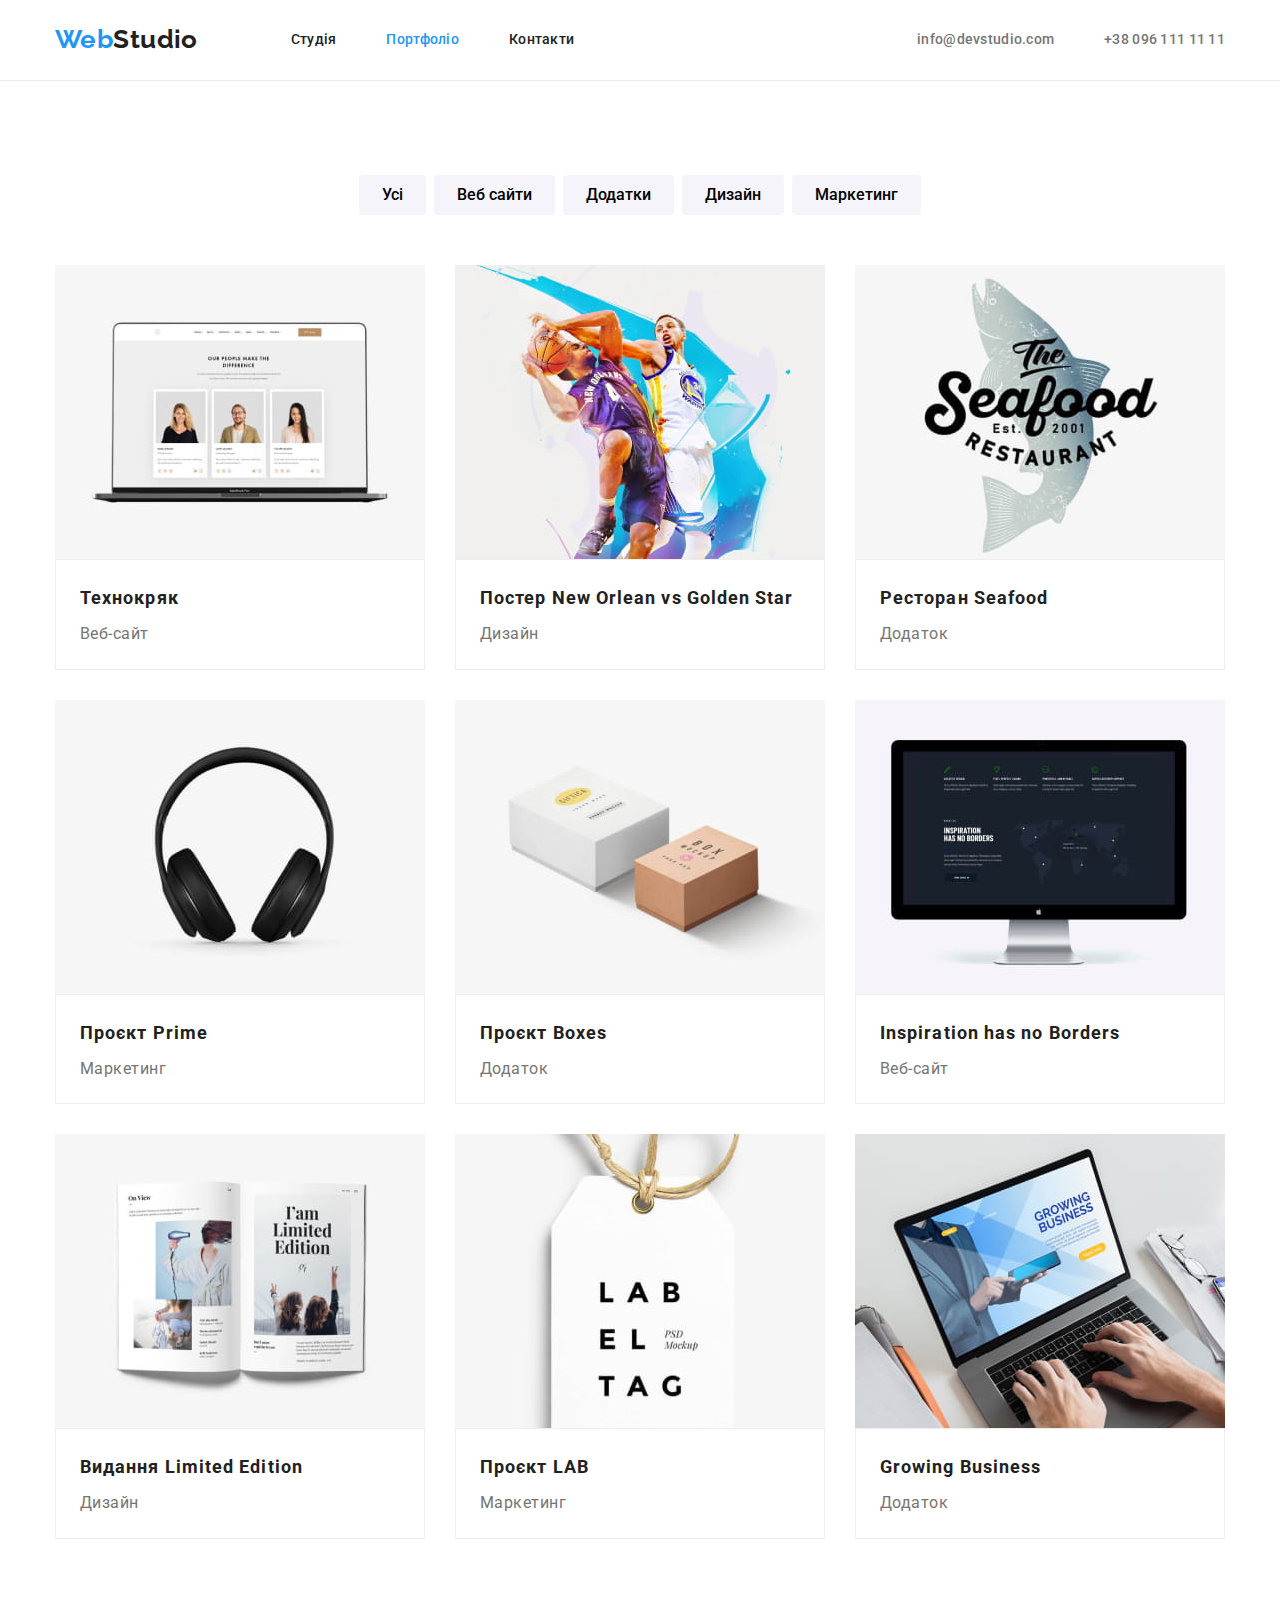
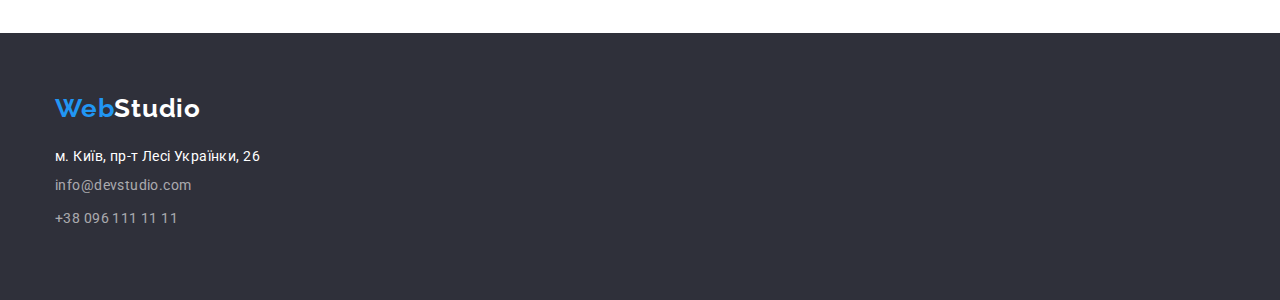
==== portfolio.html @ 75023410 "Initial commit" ====
<!DOCTYPE html>
<html lang="uk">
  <head>
    <meta charset="UTF-8" />
    <meta http-equiv="X-UA-Compatible" content="IE=edge" />
    <meta name="viewport" content="width=device-width, initial-scale=1.0" />
    <link rel="preconnect" href="https://fonts.googleapis.com" />
    <link rel="preconnect" href="https://fonts.gstatic.com" crossorigin />
    <link
      href="https://fonts.googleapis.com/css2?family=Raleway:wght@700&family=Roboto:wght@400;500;700;900&display=swap"
      rel="stylesheet"
    />
    <link
      rel="stylesheet"
      href="https://cdnjs.cloudflare.com/ajax/libs/modern-normalize/1.1.0/modern-normalize.min.css"
    />
    <link rel="stylesheet" href="styles/styles.css" />
    <title>Portfolio</title>
  </head>
  <body class="page">
    <header class="header">
      <div class="container">
        <div class="main-nav">
          <a href="" class="logo"> <span class="logo-part">Web</span>Studio</a>
          <nav class="nav">
            <ul class="list">
              <li><a class="list-item" href="./index.html">Студія</a></li>
              <li><a class="list-item current" href="">Портфоліо</a></li>
              <li><a class="list-item" href="">Контакти</a></li>
            </ul>
          </nav>
          <ul class="link-contacts">
            <li>
              <a class="link" href="mailto:info@devstudio.com"> info@devstudio.com</a>
            </li>
            <li><a class="link" href="tel:+380961111111"> +38 096 111 11 11</a></li>
          </ul>
        </div>
      </div>
    </header>
    <main>
      <section class="section">
        <div class="container">
        <ul class="btn-list">
          <li><button class="btn2" type="button">Усі</button></li>
          <li><button class="btn2" type="button">Веб сайти</button></li>
          <li><button class="btn2" type="button">Додатки</button></li>
          <li><button class="btn2" type="button">Дизайн</button></li>
          <li><button class="btn2" type="button">Маркетинг</button></li>
        </ul>
        <ul class="project-list">
          <li>
            <a class="project-item" href="">
              <img src="./image/cards/img01.jpg" alt="" width="370" height="294" />
              <div class="cards-item">
                <h2 class="project-name">Технокряк</h2>
                <p class="project-type">Веб-сайт</p>
              </div>
            </a>
          </li>
          <li>
            <a class="project-item" href="">
              <img src="./image/cards/img02.jpg" alt="" width="370" height="294" />
              <div class="cards-item">
                <h2 class="project-name">
                  Постер <span lang="en">New Orlean vs Golden Star</span>
                </h2>
                <p class="project-type">Дизайн</p>
              </div>
            </a>
          </li>
          <li>
            <a class="project-item" href="">
              <img src="./image/cards/img03.jpg" alt="" width="370" height="294" />
              <div class="cards-item">
                <h2 class="project-name">Ресторан <span lang="en">Seafood</span></h2>
                <p class="project-type">Додаток</p>
              </div>
            </a>
          </li>
          <li>
            <a class="project-item" href="">
              <img src="./image/cards/img04.jpg" alt="" width="370" height="294" />
              <div class="cards-item">
                <h2 class="project-name">Проєкт <span lang="en">Prime</span></h2>
                <p class="project-type">Маркетинг</p>
              </div>
            </a>
          </li>
          <li>
            <a class="project-item" href="">
              <img src="./image/cards/img05.jpg" alt="" width="370" height="294" />
              <div class="cards-item">
                <h2 class="project-name">Проєкт <span lang="en">Boxes</span></h2>
                <p class="project-type">Додаток</p>
              </div>
            </a>
          </li>
          <li>
            <a class="project-item" href="">
              <img src="./image/cards/img06.jpg" alt="" width="370" height="294" />
              <div class="cards-item">
                <h2 class="project-name"><span lang="en">Inspiration has no Borders</span></h2>
                <p class="project-type">Веб-сайт</p>
              </div>
            </a>
          </li>
          <li>
            <a class="project-item" href="">
              <img src="./image/cards/img07.jpg" alt="" width="370" height="294" />
              <div class="cards-item">
                <h2 class="project-name">Видання <span lang="en">Limited Edition</span></h2>
                <p class="project-type">Дизайн</p>
              </div>
            </a>
          </li>
          <li>
            <a class="project-item" href="">
              <img src="./image/cards/img08.jpg" alt="" width="370" height="294" />
              <div class="cards-item">
                <h2 class="project-name">Проєкт <span lang="en">LAB</span></h2>
                <p class="project-type">Маркетинг</p>
              </div>
            </a>
          </li>
          <li>
            <a class="project-item" href="">
              <img src="./image/cards/img09.jpg" alt="" width="370" height="294" />
              <div class="cards-item">
                <h2 class="project-name">Growing Business</h2>
                <p class="project-type">Додаток</p>
              </div>
            </a>
          </li>
        </ul>
      </div>
      </section>
    </main>
    <footer class="footer">
      <div class="container">
        <a href="" class="logo-footer">Web<span class="logo-part-footer">Studio</span></a>
        <address class="addres-box">
          <p class="color-adress">м. Київ, пр-т Лесі Українки, 26</p>
          <ul class="address-item">
            <li>
              <a class="adress-contact" href="mailto:info@devstudio.com"> info@devstudio.com</a>
            </li>
            <li><a class="adress-contact" href="tel:+380961111111">+38 096 111 11 11</a></li>
          </ul>
        </address>
      </div>
    </footer>
  </body>
</html>
---- styles/styles.css ----
:root {
  --primary-text-color: #212121;
  --secondary-text-color: #757575;
  --activity-color: #2196f3;
  --white-text-color: #ffffff;
  --primary-background-color: #ffffff;
  --secondary-background-color: #f5f4fa;
}

body {
  color: var(--primary-text-color);
  background-color: rgba(255, 255, 255, 1);
  font-family: 'Roboto', sans-serif;
  font-size: 14px;
  letter-spacing: 0.03em;
}


h1,
h2,
h3,
h4,
h5,
h6,
ul,
p {
  padding: 0;
  margin: 0;
}
img {
  display: block;
  max-width: 100%;
  height: auto;
}

.hite-title {
  visibility: hidden;
}
/* Хедер */
.header-container {
  display: flex;
}
.header{
  border-bottom: 1px solid #ECECEC;
  
}
/*Логотип*/
.logo {
  display: block;
  color: var(--activation-color);
  text-decoration: none;
  font-family: "Raleway";
  font-weight: 700;
  font-size: 26px;
  line-height: 1.19;
  padding-top: 24px;
  margin-right: 93px;
  /* Якщо роблю padding-top: 24 то лого пидскакує */
}
.logo-part {
  color: var(--activity-color);
}
.logo-part-footer {
  color: rgba(255, 255, 255, 1);
}
.logo-footer {
  display: block;
  color: var(--activity-color);
  font-family: 'Raleway';
  font-weight: 700;
  font-size: 26px;
  letter-spacing: 0.03em;
  text-decoration: none;
  line-height: 1.19;
  margin-bottom: 20px;
}
/*Меню навігaції*/
.list {
  margin-right: auto;
  list-style-type: none;
  text-decoration: none;
  display: flex;
  gap: 50px;
  align-items: center;
  padding: 0;
  margin: 0;
  list-style: none;
}
.list-item {
  display: block;
  font-weight: 500;
  list-style-type: none;
  text-decoration: none;
  line-height: 1.14;
  letter-spacing: 0.02em;

  color: var(--primary-text-color);
  padding-top: 32px;
  padding-bottom: 32px;
}
.current {
  color: var(--activity-color);
}
.list-item:hover {
  color: var(--activity-color);
}
.main-nav {
  display: flex;
}
.nav {
  margin-right: auto;
}
/*Контактна информація*/
.link {
  display: block;
  font-weight: 500;
  line-height: 1.14;
  letter-spacing: 0.02em;
  text-decoration: none;
  list-style-type: none;
  padding-top: 32px;
  padding-bottom: 32px;
  color: var(--secondary-text-color);
}
.link:hover {
  color: var(--activity-color);
}
.link-contacts {
  display: flex;
  list-style-type: none;
  gap: 50px;
  margin-left: auto;
  align-items: center;
}
.hero {
  background-color: rgba(47, 48, 58, 1);
  text-align: center;
  padding-top: 200px;
  padding-bottom: 200px;
}
.section{
  display: block;
  padding-top: 94px;
  padding-bottom: 94px;
}
.section.work {
  padding-top: 0;
  padding-bottom: 0;
}

/* Слоган*/
.slogan {
  font-weight: 900;
  font-size: 44px;
  line-height: 1.3;
  color: var(--white-text-color);
  text-align: center;
  letter-spacing: 0.06em;
  text-transform: uppercase;
  margin-bottom: 30px;
  width: 696px;
  margin-left: auto;
  margin-right: auto;
}
/* Контейнер */
.container {
  width: 1200px;
  padding-left: 15px;
  padding-right: 15px;
  margin-left: auto;
  margin-right: auto;
}

/* Кнопка*/
.btn {
  display: flex;
  font-style: normal;
  font-weight: 700;
  font-size: 16px;
  line-height: 1.8;
  color: var(--white-text-color);
  cursor: pointer;
  display: flex;
  align-items: center;
  text-align: center;
  letter-spacing: 0.06em;
  background: #2196f3;
  box-shadow: 0px 4px 4px rgba(0, 0, 0, 0.15);
  border-radius: 4px;
  margin-left: auto;
  margin-right: auto;
  border-radius: 4px;
  border: 1px solid transparent;
  min-width: 216px;
  padding: 10px 32px;
}

.section-feature .section-how {
  background-color: var(--secondary-background-color);
}

.list-feature {
  list-style-type: none;
  display: flex;
  gap: 30px;
  margin: 0;
  padding: 0;
}
/*Переваги*/
.feature {
  font-weight: 700;
  line-height: 1.17;
  font-size: 14px;
  letter-spacing: 0.03em;
  text-transform: uppercase;
padding-bottom: 10px;
  color: var(--primary-text-color);
}
.feature-text {
  line-height: 1.71;
  letter-spacing: 0.03em;
  font-weight: 400;
  font-size: 14px;
  font-style: normal;
  color: var(--secondary-text-color);
}
.feature-list-item {
  min-width: 270px;
  height: 98px;
}
/* Чим ми займаємось*/
.list-how {
  list-style-type: none;
  display: flex;
  gap: 30px;
  padding: 0;
  margin-bottom: 94px;
}
.caption {
  font-weight: 700;
  font-size: 36px;
  line-height: 1.16;
  letter-spacing: 0.03em;
  text-align: center;
  margin-bottom: 50px;


  color: var(--primary-text-color);
}
/* Наша команда*/

.team {
  background-color: var(--secondary-background-color);
  padding-bottom: 94px;
}
.list-team {
  list-style-type: none;
  display: flex;
  gap: 30px;
  padding: 0;

  background-color: var(--secondary-background-color);
}
.name-teammate {
  
  text-align: center;
  letter-spacing: 0.03em;
  color: var(--primary-text-color);
  font-weight: 500;
  font-size: 16px;
  line-height: 1.16;

  margin-bottom: 10px;
}
.image-team{
  margin-bottom: 30px;
}
.job-title {
  text-align: center;
  letter-spacing: 0.03em;
  color: var(--secondary-text-color);
  font-size: 16px;
  font-weight: 400;
  line-height: 1.16;
  padding-bottom: 30px;
}
.teammate {
  background: var(--primary-background-color);
  width: 270px;
  height: 368px;

  background: #ffffff;

  box-shadow: 0px 1px 3px rgba(0, 0, 0, 0.12), 0px 1px 1px rgba(0, 0, 0, 0.14),
    0px 2px 1px rgba(0, 0, 0, 0.2);
  border-radius: 0px 0px 4px 4px;
}
/* Footer*/
.footer {
  background-color: rgba(47, 48, 58, 1);
  padding-top: 60px;
  padding-bottom: 60px;
}
.address-item {
  list-style-type: none;
  padding: 0;
}
.adress-list {
  font-style: normal;
  line-height: 1.71;
  letter-spacing: 0.03em;
  color: var(--white-text-color);
  text-decoration: none;
}
.color-adress {
  margin-bottom: 9px;
  font-style: normal;
  width: 231px;
  height: 21px;
  left: 215px;
  top: 2205px;
  line-height: 24px;
  letter-spacing: 0.03em;
  color: var(--white-text-color);
}
.adress-contact {
  display: block;
  font-style: normal;
  line-height: 1.71;
  letter-spacing: 0.03em;
  color: rgba(255, 255, 255, 0.6);
  text-decoration: none;
  margin-bottom: 9px;
}
/* CSS HW 2*/
/* Кнопки*/

.btn-list {
  list-style-type: none;
  display: flex;
  gap: 8px;
  justify-content: center;
  margin-bottom: 50px;
}
.btn-list .btn2 {
  cursor: pointer;
  font-weight: 500;
  font-size: 16px;
  line-height: 1.62;
  border: 1px solid transparent;
  background: #f5f4fa;
  border-radius: 4px;
  font-style: normal;
  padding: 6px 22px;
}

.btn-list .btn2:hover,
.btn-list .btn2:focus {
  color: var(--white-text-color);
  background-color: var(--activity-color);
}
.btn2:hover {
  font-weight: 500;
  font-size: 16px;
  line-height: 1.6;
  text-align: center;
  letter-spacing: 0.03em;
}
/* Проекти*/

.project-list {
  list-style-type: none;
  display: flex;
  flex-wrap: wrap;
  padding: 0;
  gap: 30px;
  margin-bottom: 0;
}
.cards-item {
  background: var(--primary-background-color);
  border: 1px solid #eeeeee;
  padding-top: 20px;
  padding-right: 24px;
  padding-bottom: 20px;
  padding-left: 24px;
}
.project-name {
  font-weight: 700;
  font-size: 18px;
  line-height: 2;
  text-decoration: none;
  letter-spacing: 0.06em;
  color: var(--primary-text-color);
  margin-bottom: 4px;
}
.project-item {
  text-decoration: none;
}
.project-type {
  font-size: 16px;
  line-height: 1.8;
  letter-spacing: 0.03em;
  color: var(--secondary-text-color);
}
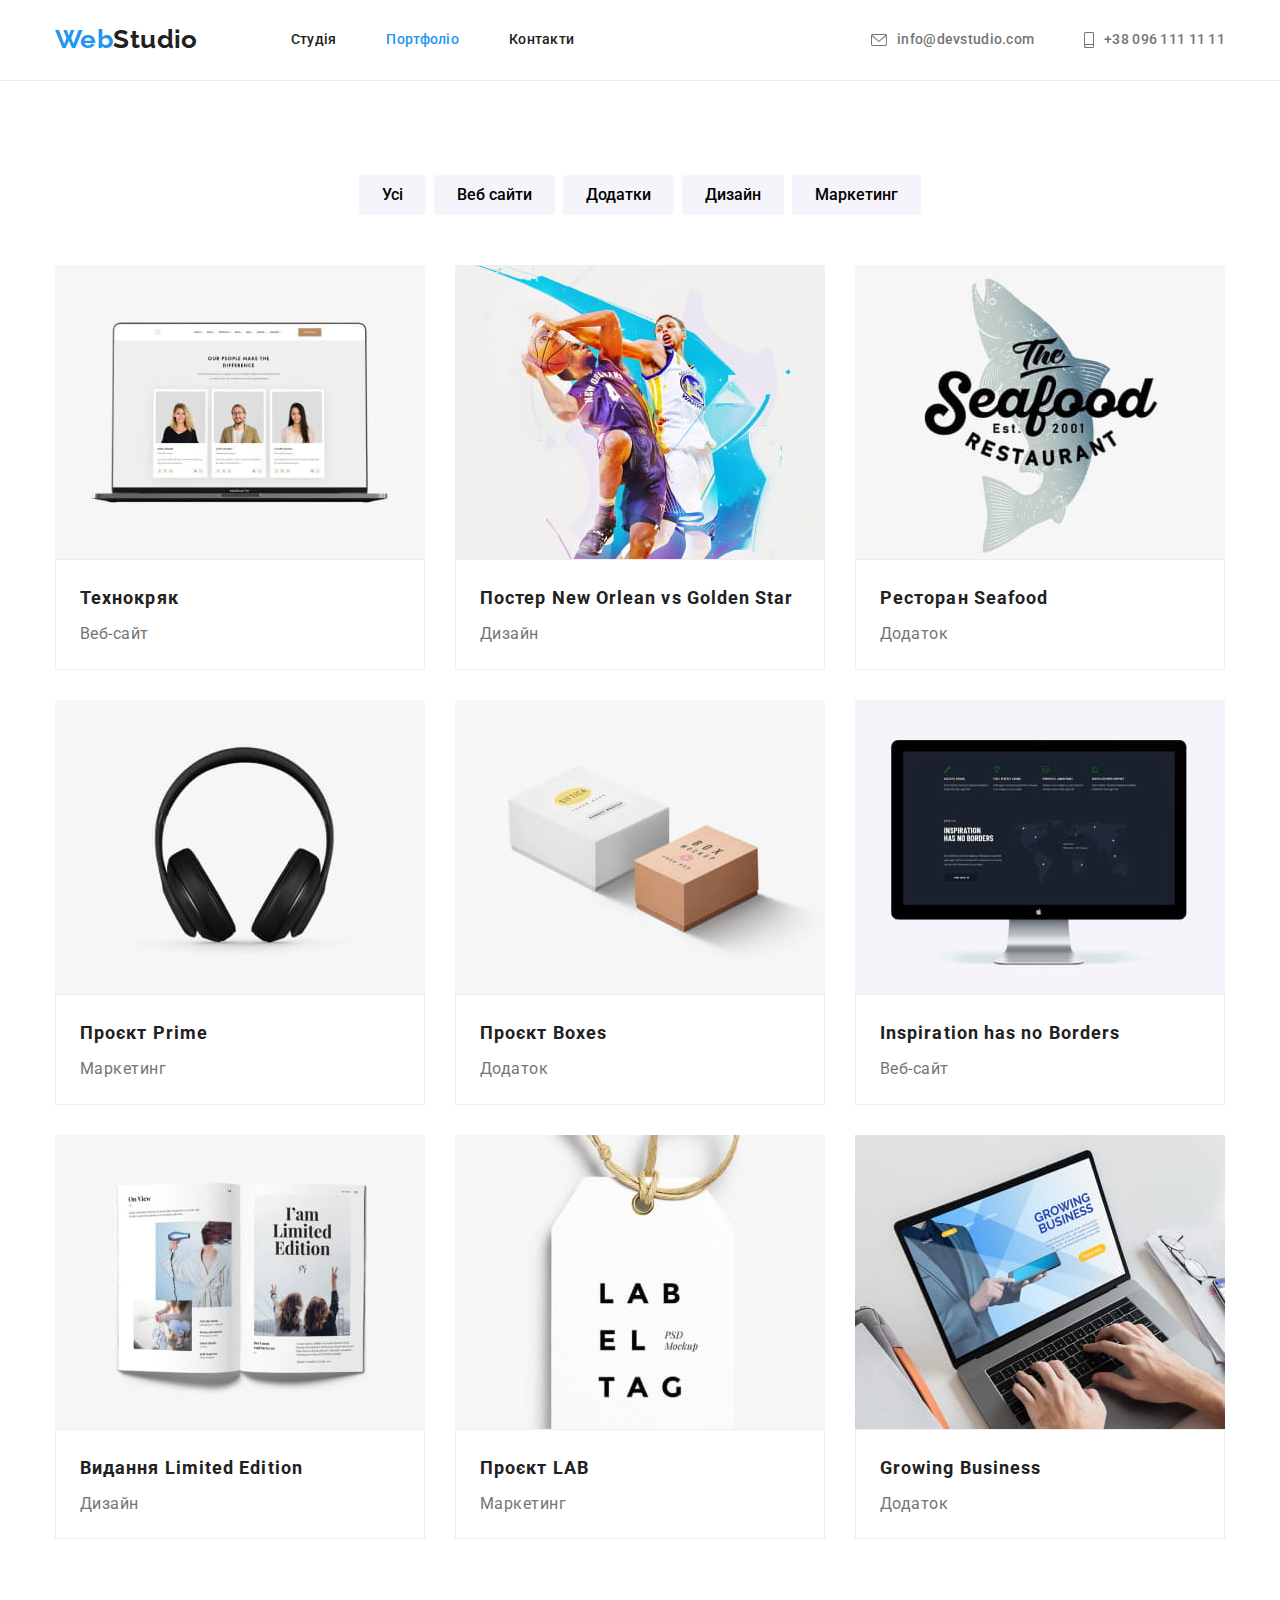
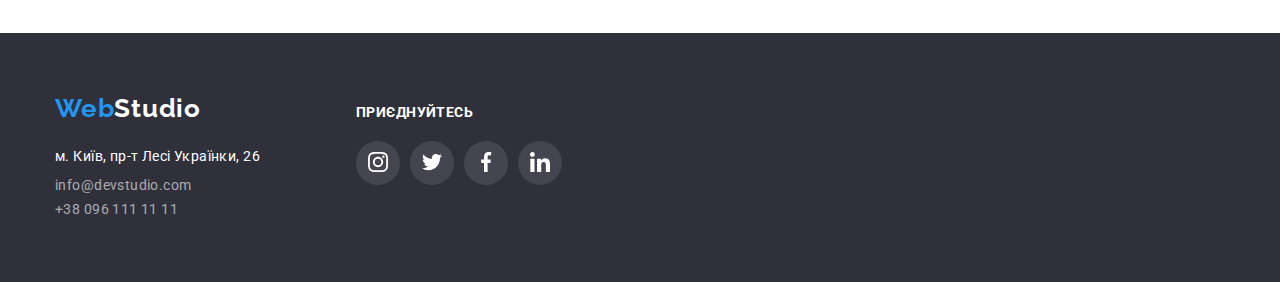
==== commit f39a837d: "commit" ====
--- a/portfolio.html
+++ b/portfolio.html
@@ -30,11 +30,19 @@
             </ul>
           </nav>
           <ul class="link-contacts">
-            <li>
-              <a class="link" href="mailto:info@devstudio.com"> info@devstudio.com</a>
+            <li class="header-contacts">
+                <a class="link" href="mailto:info@devstudio.com">
+                    <svg class="mail-icon activation-icon" width="16" height="10">
+                        <use href="./image/icons.svg#envelope"></use>
+                    </svg>info@devstudio.com</a>
             </li>
-            <li><a class="link" href="tel:+380961111111"> +38 096 111 11 11</a></li>
-          </ul>
+            <li class="header-contacts">
+                <a class="link" href="tel:+380961111111">
+                    <svg class="tell-icon activation-icon" width="16" height="10">
+                        <use href="./image/icons.svg#smartphone"></use>
+                    </svg>+38 096 111 11 11</a>
+            </li>
+        </ul>
         </div>
       </div>
     </header>
@@ -49,7 +57,7 @@
           <li><button class="btn2" type="button">Маркетинг</button></li>
         </ul>
         <ul class="project-list">
-          <li>
+          <li class="portfolio-link">
             <a class="project-item" href="">
               <img src="./image/cards/img01.jpg" alt="" width="370" height="294" />
               <div class="cards-item">
@@ -58,7 +66,7 @@
               </div>
             </a>
           </li>
-          <li>
+          <li class="portfolio-link">
             <a class="project-item" href="">
               <img src="./image/cards/img02.jpg" alt="" width="370" height="294" />
               <div class="cards-item">
@@ -69,7 +77,7 @@
               </div>
             </a>
           </li>
-          <li>
+          <li class="portfolio-link">
             <a class="project-item" href="">
               <img src="./image/cards/img03.jpg" alt="" width="370" height="294" />
               <div class="cards-item">
@@ -78,7 +86,7 @@
               </div>
             </a>
           </li>
-          <li>
+          <li class="portfolio-link">
             <a class="project-item" href="">
               <img src="./image/cards/img04.jpg" alt="" width="370" height="294" />
               <div class="cards-item">
@@ -87,7 +95,7 @@
               </div>
             </a>
           </li>
-          <li>
+          <li class="portfolio-link">
             <a class="project-item" href="">
               <img src="./image/cards/img05.jpg" alt="" width="370" height="294" />
               <div class="cards-item">
@@ -96,7 +104,7 @@
               </div>
             </a>
           </li>
-          <li>
+          <li class="portfolio-link">
             <a class="project-item" href="">
               <img src="./image/cards/img06.jpg" alt="" width="370" height="294" />
               <div class="cards-item">
@@ -105,7 +113,7 @@
               </div>
             </a>
           </li>
-          <li>
+          <li class="portfolio-link">
             <a class="project-item" href="">
               <img src="./image/cards/img07.jpg" alt="" width="370" height="294" />
               <div class="cards-item">
@@ -114,7 +122,7 @@
               </div>
             </a>
           </li>
-          <li>
+          <li class="portfolio-link">
             <a class="project-item" href="">
               <img src="./image/cards/img08.jpg" alt="" width="370" height="294" />
               <div class="cards-item">
@@ -123,7 +131,7 @@
               </div>
             </a>
           </li>
-          <li>
+          <li class="portfolio-link">
             <a class="project-item" href="">
               <img src="./image/cards/img09.jpg" alt="" width="370" height="294" />
               <div class="cards-item">
@@ -135,20 +143,48 @@
         </ul>
       </div>
       </section>
+     
     </main>
     <footer class="footer">
-      <div class="container">
+      
+      <div class="container footer-position">
+        <div>
         <a href="" class="logo-footer">Web<span class="logo-part-footer">Studio</span></a>
         <address class="addres-box">
           <p class="color-adress">м. Київ, пр-т Лесі Українки, 26</p>
           <ul class="address-item">
-            <li>
+            <li class="address-list">
               <a class="adress-contact" href="mailto:info@devstudio.com"> info@devstudio.com</a>
             </li>
-            <li><a class="adress-contact" href="tel:+380961111111">+38 096 111 11 11</a></li>
+            <li class="address-list"><a class="adress-contact" href="tel:+380961111111">+38 096 111 11 11</a></li>
           </ul>
         </address>
       </div>
+      <div class="footer-social">
+        <h2 class="footer-social-title">приєднуйтесь</h2>
+        <ul class="footer-social-list">
+          <li class="footer-social-item">
+            <a class="footer-social-link" target="_blank" rel="noopener no refferer"
+            aria-label="instagram"><svg class="social-icon" height="20" width="20"><use href="./image/icons.svg#instagram2"></use>
+            </svg>
+          </a>
+          </li>
+          <li class="footer-social-item"> <a class="footer-social-link" target="_blank" rel="noopener no refferer"
+            aria-label="twitter"><svg class="social-icon" height="20" width="20"><use href="./image/icons.svg#twitter2"></use>
+            </svg>
+          </a></li>
+          <li class="footer-social-item"> <a class="footer-social-link" target="_blank" rel="noopener no refferer"
+            aria-label="facebook"><svg class="social-icon" height="20" width="20"><use href="./image/icons.svg#facebook2"></use>
+            </svg>
+          </a></li>
+          <li class="footer-social-item"> <a class="footer-social-link" target="_blank" rel="noopener no refferer"
+            aria-label="linkedin"><svg class="social-icon" height="20" width="20"><use href="./image/icons.svg#linkedin2"></use>
+            </svg>
+          </a></li>
+        </ul>
+
+      </div>
+  
     </footer>
   </body>
 </html>
--- a/styles/styles.css
+++ b/styles/styles.css
@@ -5,6 +5,7 @@
   --white-text-color: #ffffff;
   --primary-background-color: #ffffff;
   --secondary-background-color: #f5f4fa;
+  --social-icon-color: #afb1b8;
 }
 
 body {
@@ -14,7 +15,9 @@
   font-size: 14px;
   letter-spacing: 0.03em;
 }
-
+ul {
+  list-style: none;
+}
 
 h1,
 h2,
@@ -27,6 +30,10 @@
   padding: 0;
   margin: 0;
 }
+a {
+  text-decoration: none;
+  color: currentColor;
+}
 img {
   display: block;
   max-width: 100%;
@@ -40,16 +47,19 @@
 .header-container {
   display: flex;
 }
-.header{
-  border-bottom: 1px solid #ECECEC;
-  
+.header {
+  border-bottom: 1px solid #ececec;
+}
+.header-contacts {
+  display: flex;
+  align-items: center;
 }
 /*Логотип*/
 .logo {
   display: block;
   color: var(--activation-color);
   text-decoration: none;
-  font-family: "Raleway";
+  font-family: 'Raleway';
   font-weight: 700;
   font-size: 26px;
   line-height: 1.19;
@@ -112,7 +122,7 @@
 }
 /*Контактна информація*/
 .link {
-  display: block;
+  display: flex;
   font-weight: 500;
   line-height: 1.14;
   letter-spacing: 0.02em;
@@ -121,8 +131,12 @@
   padding-top: 32px;
   padding-bottom: 32px;
   color: var(--secondary-text-color);
+  align-items: center;
 }
 .link:hover {
+  color: var(--activity-color);
+}
+.link:focus {
   color: var(--activity-color);
 }
 .link-contacts {
@@ -133,18 +147,27 @@
   align-items: center;
 }
 .hero {
-  background-color: rgba(47, 48, 58, 1);
-  text-align: center;
+  text-align: center;
+  max-width: 1600px;
+  height: 600px;
   padding-top: 200px;
   padding-bottom: 200px;
-}
-.section{
+  margin-left: auto;
+  margin-right: auto;
+  background-color: #c4c4c4;
+  background-image: linear-gradient(to right, rgba(47, 48, 58, 0.4), rgba(47, 48, 58, 0.4)),
+    url(../image/img_hero.jpeg);
+  background-repeat: no-repeat;
+  background-position: center;
+  background-size: cover;
+}
+.section {
   display: block;
   padding-top: 94px;
   padding-bottom: 94px;
 }
 .section.work {
-  padding-top: 0;
+  padding-top: 94px;
   padding-bottom: 0;
 }
 
@@ -200,11 +223,39 @@
 }
 
 .list-feature {
-  list-style-type: none;
   display: flex;
   gap: 30px;
-  margin: 0;
-  padding: 0;
+}
+.feature::before {
+  content: '';
+  display: block;
+
+  height: 120px;
+  background-color: var(--secondary-background-color);
+
+  background-repeat: no-repeat;
+  background-position: center;
+
+  margin-bottom: 30px;
+}
+.feature.detalis::before {
+  background-image: url(../image/icons/antenna1.svg);
+}
+.feature.punktuality::before {
+  background-image: url(../image/icons/clock1.svg);
+}
+.feature.planning::before {
+  background-image: url(../image/icons/diagram1.svg);
+}
+.feature.technology::before {
+  background-image: url(../image/icons/astronaut1.svg);
+}
+.feature {
+  font-weight: 700;
+  font-size: 14px;
+  line-height: 1.14;
+  text-transform: uppercase;
+  margin-bottom: 10px;
 }
 /*Переваги*/
 .feature {
@@ -213,7 +264,7 @@
   font-size: 14px;
   letter-spacing: 0.03em;
   text-transform: uppercase;
-padding-bottom: 10px;
+  padding-bottom: 10px;
   color: var(--primary-text-color);
 }
 .feature-text {
@@ -244,7 +295,6 @@
   text-align: center;
   margin-bottom: 50px;
 
-
   color: var(--primary-text-color);
 }
 /* Наша команда*/
@@ -262,7 +312,6 @@
   background-color: var(--secondary-background-color);
 }
 .name-teammate {
-  
   text-align: center;
   letter-spacing: 0.03em;
   color: var(--primary-text-color);
@@ -272,7 +321,7 @@
 
   margin-bottom: 10px;
 }
-.image-team{
+.image-team {
   margin-bottom: 30px;
 }
 .job-title {
@@ -282,12 +331,12 @@
   font-size: 16px;
   font-weight: 400;
   line-height: 1.16;
-  padding-bottom: 30px;
+  margin-bottom: 16px;
 }
 .teammate {
   background: var(--primary-background-color);
   width: 270px;
-  height: 368px;
+  height: 428px;
 
   background: #ffffff;
 
@@ -305,13 +354,7 @@
   list-style-type: none;
   padding: 0;
 }
-.adress-list {
-  font-style: normal;
-  line-height: 1.71;
-  letter-spacing: 0.03em;
-  color: var(--white-text-color);
-  text-decoration: none;
-}
+
 .color-adress {
   margin-bottom: 9px;
   font-style: normal;
@@ -332,6 +375,59 @@
   text-decoration: none;
   margin-bottom: 9px;
 }
+.color-adress:hover {
+  color: var(--activity-color);
+}
+.adress-contact:hover {
+  color: var(--activity-color);
+}
+.adress-contact:last-child {
+  margin-bottom: 0;
+}
+.footer-position {
+  display: flex;
+  align-items: baseline;
+}
+.footer-social {
+  margin-left: 70px;
+  width: 206px;
+  height: 80px;
+}
+
+.footer-social-title {
+  font-weight: 700;
+  font-size: 14px;
+  line-height: 1.14;
+
+  text-transform: uppercase;
+
+  color: var(--white-text-color);
+
+  align-self: flex-start;
+  margin-bottom: 20px;
+}
+.footer-social-list {
+  display: flex;
+  gap: 10px;
+}
+.footer-social-item {
+  display: flex;
+  justify-content: center;
+  align-items: center;
+  width: 44px;
+  height: 44px;
+  background-color: rgba(255, 255, 255, 0.1);
+  border-radius: 50%;
+}
+
+.footer-social-item .social-icon {
+  fill: var(--white-text-color);
+}
+.footer-social-item:hover,
+.footer-social-item:focus {
+  background-color: var(--activity-color);
+}
+
 /* CSS HW 2*/
 /* Кнопки*/
 
@@ -396,9 +492,109 @@
 .project-item {
   text-decoration: none;
 }
+.portfolio-link:hover,
+.portfolio-link:focus {
+  box-shadow: 0px 1px 1px rgba(0, 0, 0, 0.12), 0px 4px 4px rgba(0, 0, 0, 0.06),
+    1px 4px 6px rgba(0, 0, 0, 0.16);
+}
 .project-type {
   font-size: 16px;
   line-height: 1.8;
   letter-spacing: 0.03em;
   color: var(--secondary-text-color);
 }
+
+/* Іконки соціальних мереж тімейтів */
+.social {
+  display: flex;
+  gap: 10px;
+  justify-content: center;
+
+  padding-bottom: 30px;
+}
+
+.social-link {
+  display: flex;
+  justify-content: center;
+  align-items: center;
+
+  width: 44px;
+  height: 44px;
+
+  background-color: var(--primary-background-color);
+  border-radius: 50%;
+}
+
+.social-icon {
+  fill: var(--social-icon-color);
+}
+.social-link:hover {
+  background-color: var(--activity-color);
+}
+
+.social-link:hover .social-icon,
+.social-link:focus .social-icon {
+  fill: var(--primary-background-color);
+}
+
+/* Іконки хедеру */
+.mail-icon {
+  margin-right: 10px;
+  width: 16px;
+  height: 12px;
+  fill: var(--secondary-text-color);
+}
+.tell-icon {
+  margin-right: 10px;
+  width: 10px;
+  height: 16px;
+  fill: var(--secondary-text-color);
+}
+.link:hover .activation-icon,
+.link:focus .activation-icon {
+  fill: var(--activity-color);
+}
+
+/* Clietns */
+.client-title {
+  font-weight: 700;
+  font-size: 36px;
+  line-height: 1.16;
+  text-align: center;
+
+  margin-bottom: 50px;
+}
+.client-list {
+  display: flex;
+  justify-content: space-between;
+  gap: 30px;
+}
+
+.client-item {
+  display: flex;
+
+  width: 170px;
+  height: 92px;
+
+  border-radius: 4px;
+  border: 1px solid var(--social-icon-color);
+}
+.client-link {
+  display: flex;
+  justify-content: center;
+  align-items: center;
+  width: 100%;
+  height: 100%;
+}
+.client-icon {
+  fill: var(--social-icon-color);
+}
+.client-item:hover,
+.client-item:focus {
+  border: 1px solid var(--activity-color);
+}
+.client-item:hover .client-icon,
+.client-item:focus .client-icon {
+  fill: var(--activity-color);
+}
+/* Іконки футеру */
